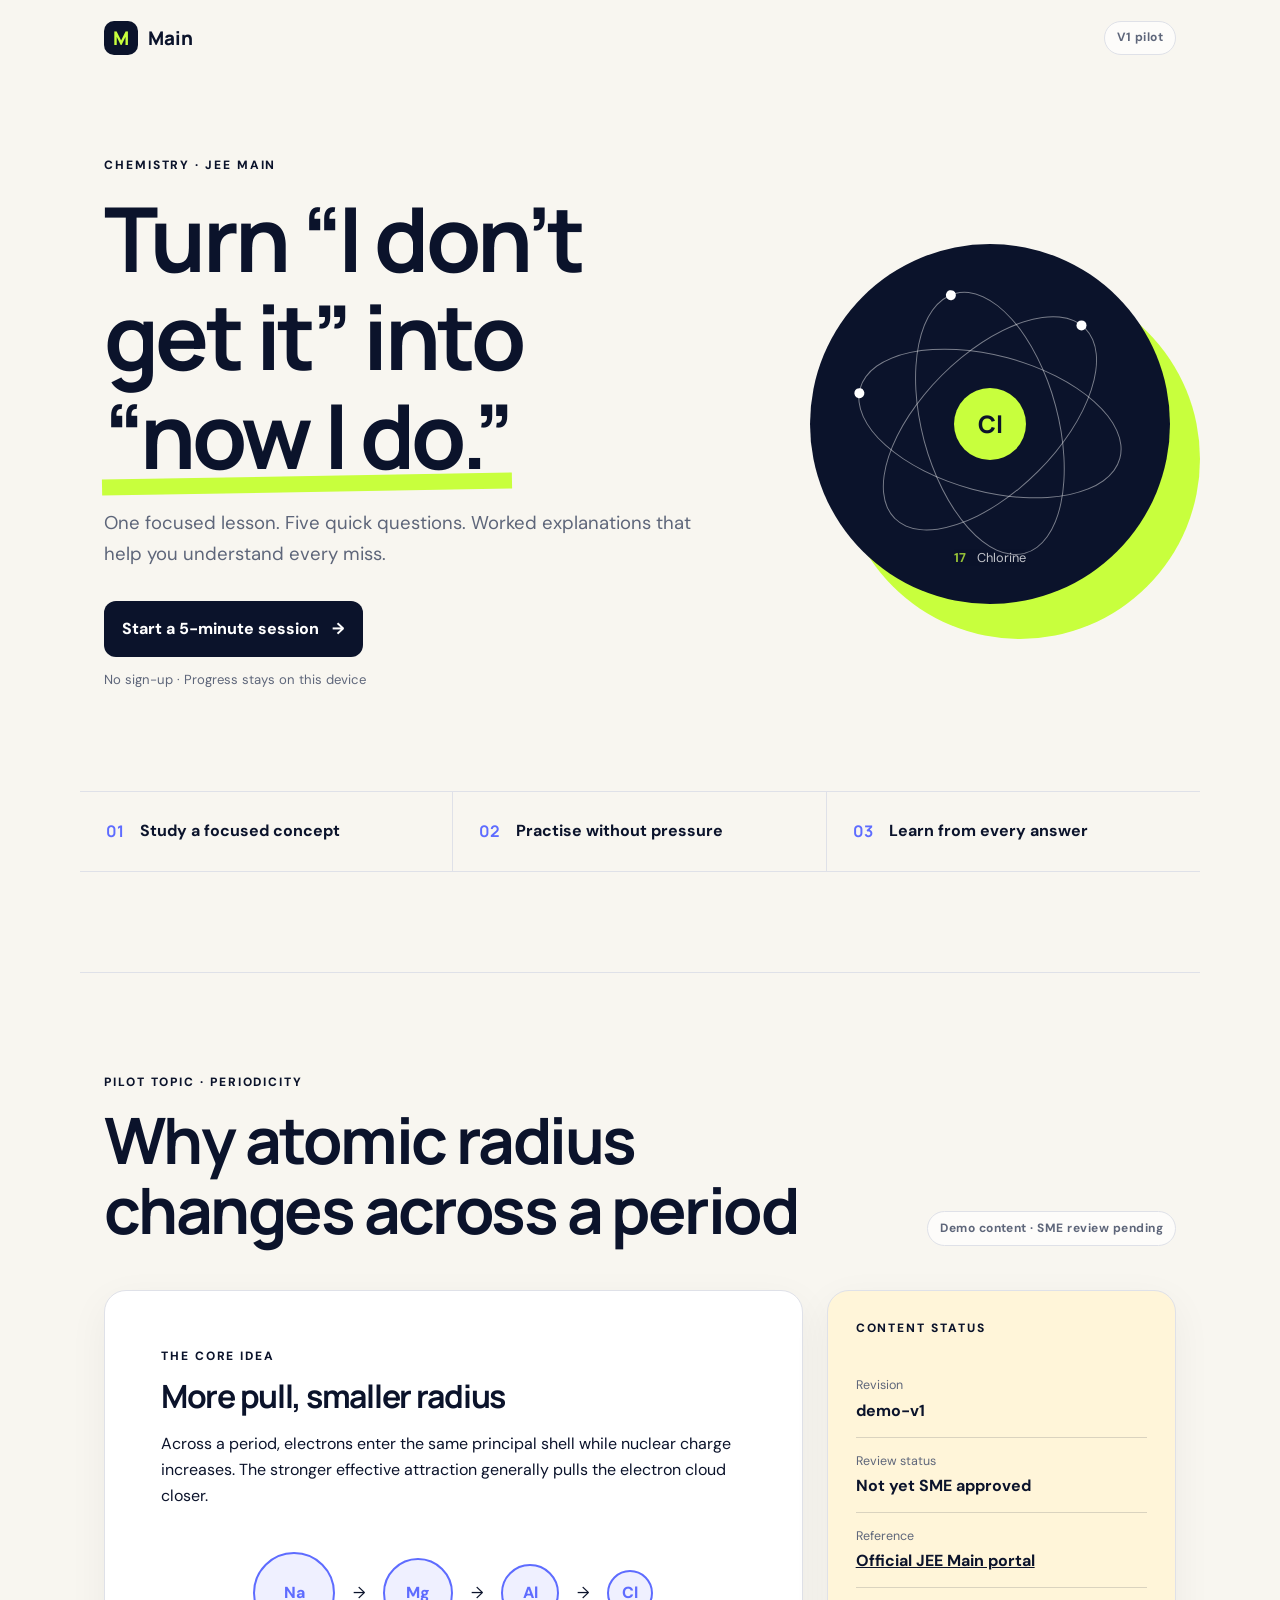
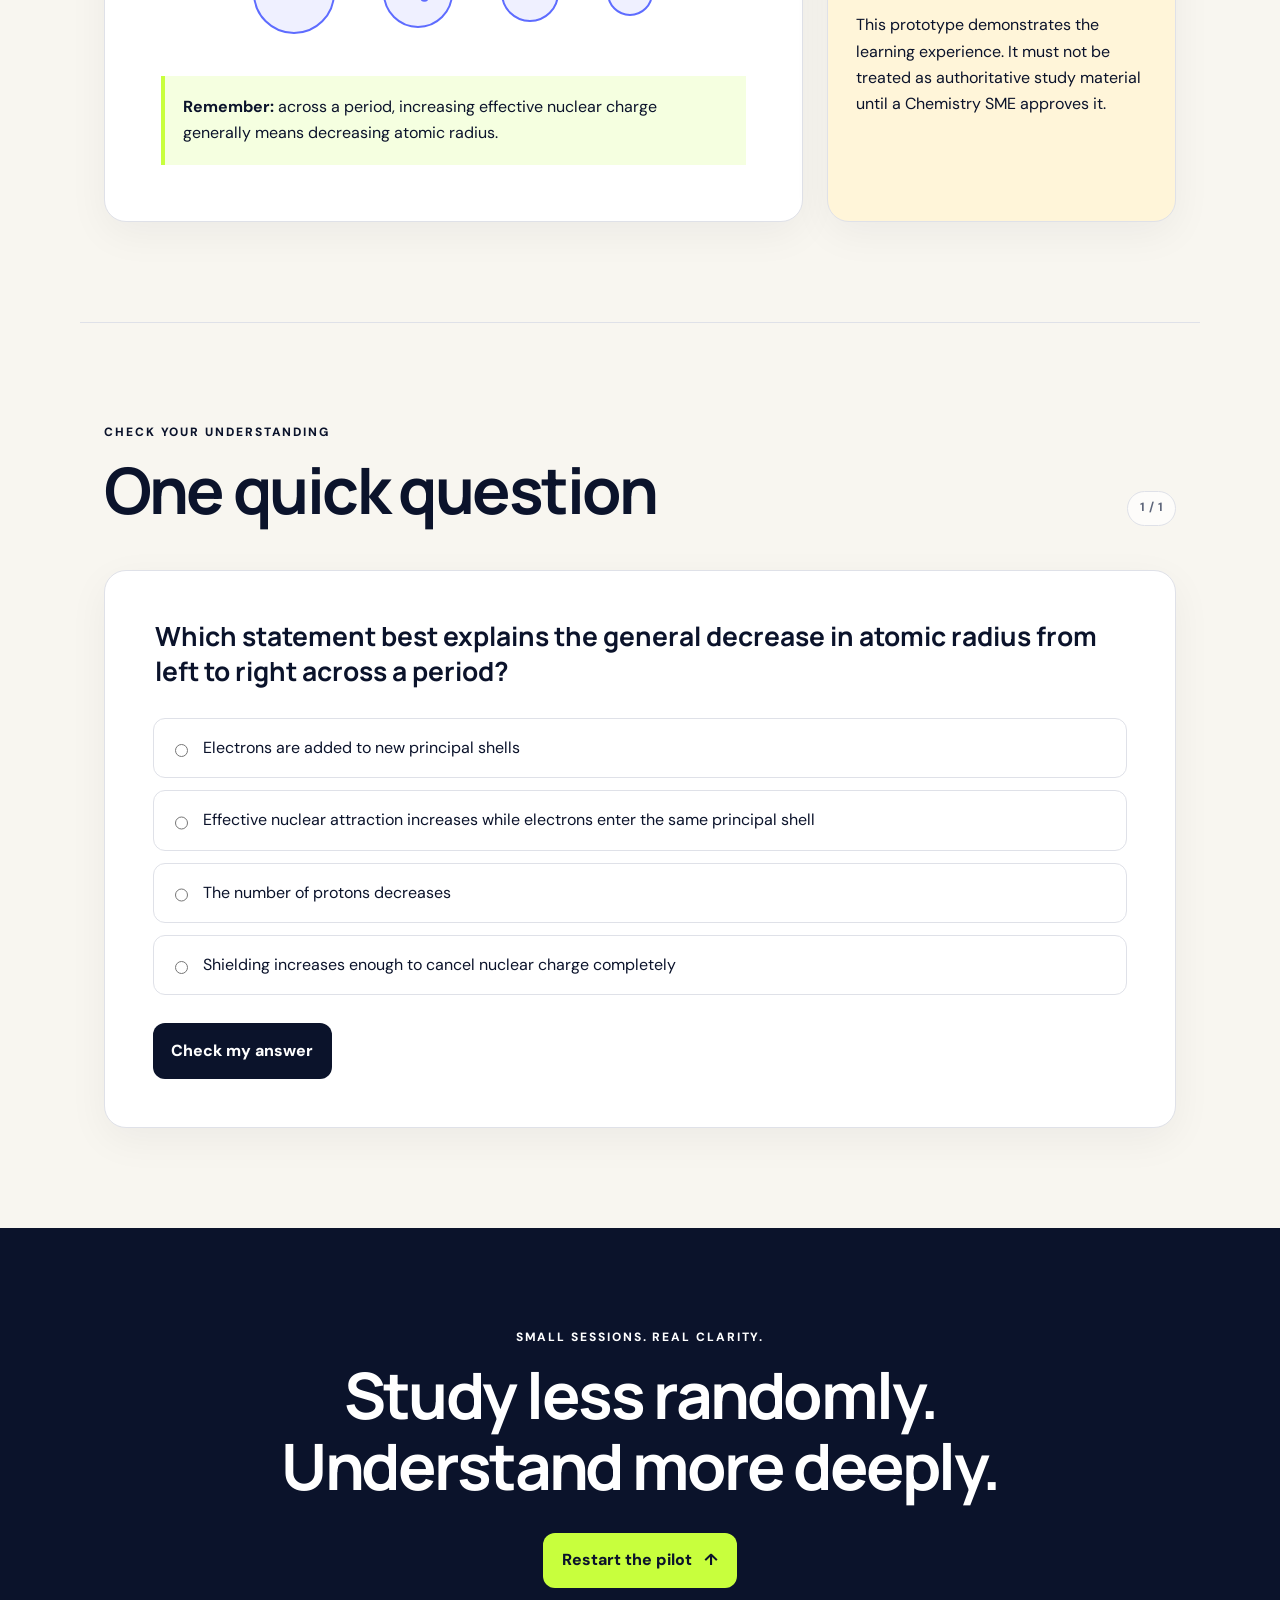
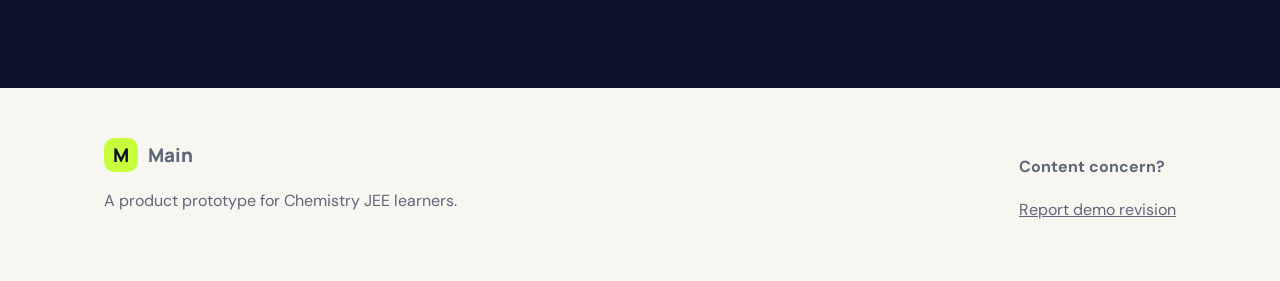
==== index.html @ 9683332a "Launch Main Chemistry JEE website v1 Co-Authored-By: Paperclip <noreply@paperclip.ing>" ====
<!doctype html>
<html lang="en">
<head>
  <meta charset="utf-8">
  <meta name="viewport" content="width=device-width, initial-scale=1">
  <meta name="description" content="A mobile-first Chemistry practice loop for JEE Main learners.">
  <meta name="theme-color" content="#0b132b">
  <title>Main — Chemistry, made clear</title>
  <link rel="stylesheet" href="styles.css">
  <script src="app.js" defer></script>
</head>
<body>
  <a class="skip-link" href="#main">Skip to content</a>
  <header class="site-header">
    <a class="brand" href="#top" aria-label="Main home"><span aria-hidden="true">M</span>Main</a>
    <span class="pilot-chip">V1 pilot</span>
  </header>

  <main id="main">
    <section class="hero" id="top">
      <div class="hero-copy">
        <p class="eyebrow">CHEMISTRY · JEE MAIN</p>
        <h1>Turn “I don’t get it” into <em>“now I do.”</em></h1>
        <p class="lede">One focused lesson. Five quick questions. Worked explanations that help you understand every miss.</p>
        <a class="button button-primary" href="#lesson">Start a 5-minute session <span aria-hidden="true">→</span></a>
        <p class="microcopy">No sign-up · Progress stays on this device</p>
      </div>
      <div class="orbital-card" aria-label="Decorative atom illustration">
        <div class="orbit orbit-one"><span></span></div>
        <div class="orbit orbit-two"><span></span></div>
        <div class="orbit orbit-three"><span></span></div>
        <div class="nucleus">Cl</div>
        <p><strong>17</strong> Chlorine</p>
      </div>
    </section>

    <section class="value-strip" aria-label="What the pilot offers">
      <div><strong>01</strong><span>Study a focused concept</span></div>
      <div><strong>02</strong><span>Practise without pressure</span></div>
      <div><strong>03</strong><span>Learn from every answer</span></div>
    </section>

    <section class="lesson shell" id="lesson">
      <div class="section-heading">
        <div>
          <p class="eyebrow">PILOT TOPIC · PERIODICITY</p>
          <h2>Why atomic radius changes across a period</h2>
        </div>
        <span class="review-badge">Demo content · SME review pending</span>
      </div>

      <div class="lesson-grid">
        <article class="concept-card">
          <p class="card-kicker">THE CORE IDEA</p>
          <h3>More pull, smaller radius</h3>
          <p>Across a period, electrons enter the same principal shell while nuclear charge increases. The stronger effective attraction generally pulls the electron cloud closer.</p>
          <div class="trend" aria-label="Illustration showing radius generally decreases from sodium to chlorine">
            <span class="atom atom-xl">Na</span><span aria-hidden="true">→</span>
            <span class="atom atom-lg">Mg</span><span aria-hidden="true">→</span>
            <span class="atom atom-md">Al</span><span aria-hidden="true">→</span>
            <span class="atom atom-sm">Cl</span>
          </div>
          <p class="takeaway"><strong>Remember:</strong> across a period, increasing effective nuclear charge generally means decreasing atomic radius.</p>
        </article>

        <aside class="trust-card">
          <p class="card-kicker">CONTENT STATUS</p>
          <dl>
            <div><dt>Revision</dt><dd>demo-v1</dd></div>
            <div><dt>Review status</dt><dd>Not yet SME approved</dd></div>
            <div><dt>Reference</dt><dd><a href="https://jeemain.nta.nic.in/" target="_blank" rel="noreferrer">Official JEE Main portal</a></dd></div>
          </dl>
          <p>This prototype demonstrates the learning experience. It must not be treated as authoritative study material until a Chemistry SME approves it.</p>
        </aside>
      </div>
    </section>

    <section class="quiz shell" id="practice" aria-labelledby="quiz-title">
      <div class="section-heading">
        <div>
          <p class="eyebrow">CHECK YOUR UNDERSTANDING</p>
          <h2 id="quiz-title">One quick question</h2>
        </div>
        <span class="counter">1 / 1</span>
      </div>

      <form id="quiz-form" class="question-card">
        <fieldset>
          <legend>Which statement best explains the general decrease in atomic radius from left to right across a period?</legend>
          <label class="option"><input type="radio" name="answer" value="a"><span>Electrons are added to new principal shells</span></label>
          <label class="option"><input type="radio" name="answer" value="b"><span>Effective nuclear attraction increases while electrons enter the same principal shell</span></label>
          <label class="option"><input type="radio" name="answer" value="c"><span>The number of protons decreases</span></label>
          <label class="option"><input type="radio" name="answer" value="d"><span>Shielding increases enough to cancel nuclear charge completely</span></label>
        </fieldset>
        <p class="form-error" id="form-error" role="alert" hidden>Choose an answer before checking.</p>
        <button class="button button-primary" type="submit">Check my answer</button>
      </form>

      <section class="result-card" id="result" aria-live="polite" hidden>
        <p class="result-label" id="result-label"></p>
        <h3 id="result-title"></h3>
        <p id="result-copy"></p>
        <div class="progress-row">
          <span>Session complete</span>
          <progress value="100" max="100">100%</progress>
          <strong>100%</strong>
        </div>
        <button class="button button-secondary" id="reset-progress" type="button">Reset progress</button>
      </section>
    </section>

    <section class="closing shell">
      <p class="eyebrow">SMALL SESSIONS. REAL CLARITY.</p>
      <h2>Study less randomly.<br>Understand more deeply.</h2>
      <a class="button button-light" href="#lesson">Restart the pilot <span aria-hidden="true">↑</span></a>
    </section>
  </main>

  <footer>
    <div><a class="brand brand-footer" href="#top"><span aria-hidden="true">M</span>Main</a><p>A product prototype for Chemistry JEE learners.</p></div>
    <div><p><strong>Content concern?</strong></p><a href="mailto:content@example.com?subject=Main%20demo-v1%20content%20concern">Report demo revision</a></div>
  </footer>
</body>
</html>
---- styles.css ----
@import url('https://fonts.googleapis.com/css2?family=DM+Sans:wght@400;500;600;700&family=Manrope:wght@500;600;700;800&display=swap');

:root {
  --ink: #0b132b;
  --muted: #5e667a;
  --paper: #f8f6f0;
  --white: #fff;
  --lime: #c8ff3d;
  --blue: #5e6cff;
  --line: #dfe1e8;
  --warm: #fff5d9;
  --max: 1120px;
}

* { box-sizing: border-box; }
html { scroll-behavior: smooth; }
body { margin: 0; color: var(--ink); background: var(--paper); font: 16px/1.65 'DM Sans', sans-serif; }
a { color: inherit; }
button, input { font: inherit; }
.skip-link { position: fixed; left: 1rem; top: -5rem; z-index: 20; padding: .75rem 1rem; background: var(--lime); font-weight: 700; }
.skip-link:focus { top: 1rem; }
.site-header { height: 76px; max-width: var(--max); margin: auto; padding: 0 24px; display: flex; align-items: center; justify-content: space-between; }
.brand { display: inline-flex; align-items: center; gap: .65rem; font: 800 1.18rem 'Manrope', sans-serif; text-decoration: none; }
.brand span { display: grid; place-items: center; width: 34px; height: 34px; border-radius: 10px; color: var(--lime); background: var(--ink); }
.pilot-chip, .review-badge, .counter { border: 1px solid var(--line); border-radius: 99px; padding: .4rem .75rem; color: var(--muted); background: rgba(255,255,255,.7); font-size: .75rem; font-weight: 700; letter-spacing: .04em; }
.hero { min-height: 620px; max-width: var(--max); margin: auto; padding: 80px 24px 100px; display: grid; grid-template-columns: 1.25fr .75fr; align-items: center; gap: 80px; }
.eyebrow, .card-kicker { margin: 0 0 .8rem; font-size: .75rem; font-weight: 800; letter-spacing: .16em; }
h1, h2, h3 { font-family: 'Manrope', sans-serif; line-height: 1.1; letter-spacing: -.04em; }
h1 { max-width: 720px; margin: 0 0 1.5rem; font-size: clamp(3rem, 7vw, 5.8rem); }
h1 em { position: relative; font-style: normal; z-index: 0; }
h1 em::after { content: ''; position: absolute; left: -.02em; right: -.02em; bottom: .04em; height: .18em; background: var(--lime); z-index: -1; transform: rotate(-1deg); }
.lede { max-width: 600px; margin: 0 0 2rem; color: var(--muted); font-size: 1.16rem; }
.button { display: inline-flex; align-items: center; justify-content: center; gap: .8rem; border: 0; border-radius: 12px; padding: .9rem 1.15rem; font-weight: 800; text-decoration: none; cursor: pointer; transition: transform .15s, box-shadow .15s; }
.button:hover { transform: translateY(-2px); box-shadow: 0 8px 22px rgba(11,19,43,.15); }
.button:focus-visible, a:focus-visible, input:focus-visible + span { outline: 3px solid var(--blue); outline-offset: 3px; }
.button-primary { color: var(--white); background: var(--ink); }
.button-secondary { color: var(--ink); background: transparent; border: 1px solid var(--ink); }
.button-light { color: var(--ink); background: var(--lime); }
.microcopy { margin: .8rem 0 0; color: var(--muted); font-size: .82rem; }
.orbital-card { position: relative; width: min(360px, 78vw); aspect-ratio: 1; display: grid; place-items: center; border-radius: 50%; background: var(--ink); color: white; overflow: hidden; justify-self: center; box-shadow: 30px 35px 0 var(--lime); }
.orbital-card p { position: absolute; bottom: 35px; margin: 0; font-size: .8rem; opacity: .75; }
.orbital-card p strong { margin-right: .5rem; color: var(--lime); }
.nucleus { display: grid; place-items: center; width: 72px; height: 72px; border-radius: 50%; color: var(--ink); background: var(--lime); font: 800 1.5rem 'Manrope', sans-serif; z-index: 2; }
.orbit { position: absolute; width: 75%; height: 38%; border: 1px solid rgba(255,255,255,.45); border-radius: 50%; }
.orbit-one { transform: rotate(15deg); }.orbit-two { transform: rotate(75deg); }.orbit-three { transform: rotate(135deg); }
.orbit span { position: absolute; top: 50%; left: -5px; width: 10px; height: 10px; border-radius: 50%; background: white; }
.value-strip { max-width: var(--max); margin: 0 auto 100px; display: grid; grid-template-columns: repeat(3,1fr); border-block: 1px solid var(--line); }
.value-strip div { display: flex; align-items: center; gap: 1rem; padding: 26px; border-right: 1px solid var(--line); }
.value-strip div:last-child { border: 0; }
.value-strip strong { color: var(--blue); font-family: 'Manrope'; }.value-strip span { font-weight: 700; }
.shell { max-width: var(--max); margin: auto; padding: 100px 24px; }
.section-heading { display: flex; align-items: end; justify-content: space-between; gap: 32px; margin-bottom: 44px; }
h2 { max-width: 720px; margin: 0; font-size: clamp(2.2rem, 5vw, 4rem); }
.lesson { border-top: 1px solid var(--line); }
.lesson-grid { display: grid; grid-template-columns: 2fr 1fr; gap: 24px; }
.concept-card, .trust-card, .question-card, .result-card { border: 1px solid var(--line); border-radius: 22px; background: var(--white); box-shadow: 0 12px 40px rgba(11,19,43,.05); }
.concept-card { padding: clamp(24px, 5vw, 56px); }
.concept-card h3 { margin: 0 0 1rem; font-size: 2rem; }
.trend { display: flex; align-items: center; justify-content: center; gap: clamp(5px,2vw,18px); margin: 42px 0; }
.atom { display: grid; place-items: center; flex: none; border: 2px solid var(--blue); border-radius: 50%; color: var(--blue); background: #eff0ff; font-weight: 800; }
.atom-xl { width: 82px; height: 82px; }.atom-lg { width: 70px; height: 70px; }.atom-md { width: 58px; height: 58px; }.atom-sm { width: 46px; height: 46px; }
.takeaway { margin: 0; padding: 18px; border-left: 4px solid var(--lime); background: #f5ffe0; }
.trust-card { padding: 28px; background: var(--warm); }
.trust-card dl { margin: 1.5rem 0; }.trust-card dl div { padding: .8rem 0; border-bottom: 1px solid rgba(11,19,43,.15); }.trust-card dt { color: var(--muted); font-size: .78rem; }.trust-card dd { margin: .1rem 0 0; font-weight: 700; }
.quiz { border-top: 1px solid var(--line); }
.question-card, .result-card { padding: clamp(24px, 5vw, 48px); }
fieldset { display: grid; gap: 12px; margin: 0 0 28px; padding: 0; border: 0; }
legend { margin-bottom: 28px; font: 700 clamp(1.2rem,3vw,1.65rem) 'Manrope', sans-serif; line-height: 1.35; }
.option { display: flex; gap: 12px; padding: 16px; border: 1px solid var(--line); border-radius: 12px; cursor: pointer; }
.option:hover { border-color: var(--blue); background: #f7f7ff; }.option input { margin-top: .3rem; accent-color: var(--blue); }
.form-error { color: #a3261f; font-weight: 700; }
.result-card { margin-top: 20px; background: #f5ffe0; border-color: #badd67; }
.result-label { color: #37620b; font-weight: 800; letter-spacing: .1em; }.result-card h3 { margin: 0 0 .75rem; font-size: 1.8rem; }
.progress-row { display: grid; grid-template-columns: auto 1fr auto; align-items: center; gap: 12px; margin: 28px 0; }
progress { width: 100%; height: 10px; accent-color: #5b8f1a; }
.closing { max-width: none; text-align: center; color: white; background: var(--ink); }.closing h2 { margin: 0 auto 2rem; }
footer { max-width: var(--max); margin: auto; padding: 50px 24px; display: flex; justify-content: space-between; gap: 40px; color: var(--muted); }.brand-footer span { color: var(--ink); background: var(--lime); }

@media (max-width: 760px) {
  .hero { min-height: auto; padding-top: 50px; grid-template-columns: 1fr; gap: 60px; }
  .orbital-card { width: min(300px,75vw); box-shadow: 18px 22px 0 var(--lime); }
  .value-strip { grid-template-columns: 1fr; margin-bottom: 40px; }.value-strip div { border-right: 0; border-bottom: 1px solid var(--line); }
  .lesson-grid { grid-template-columns: 1fr; }.section-heading { align-items: flex-start; flex-direction: column; }.shell { padding-block: 72px; }
  footer { flex-direction: column; }
}

@media (prefers-reduced-motion: reduce) { html { scroll-behavior: auto; } * { transition: none !important; } }
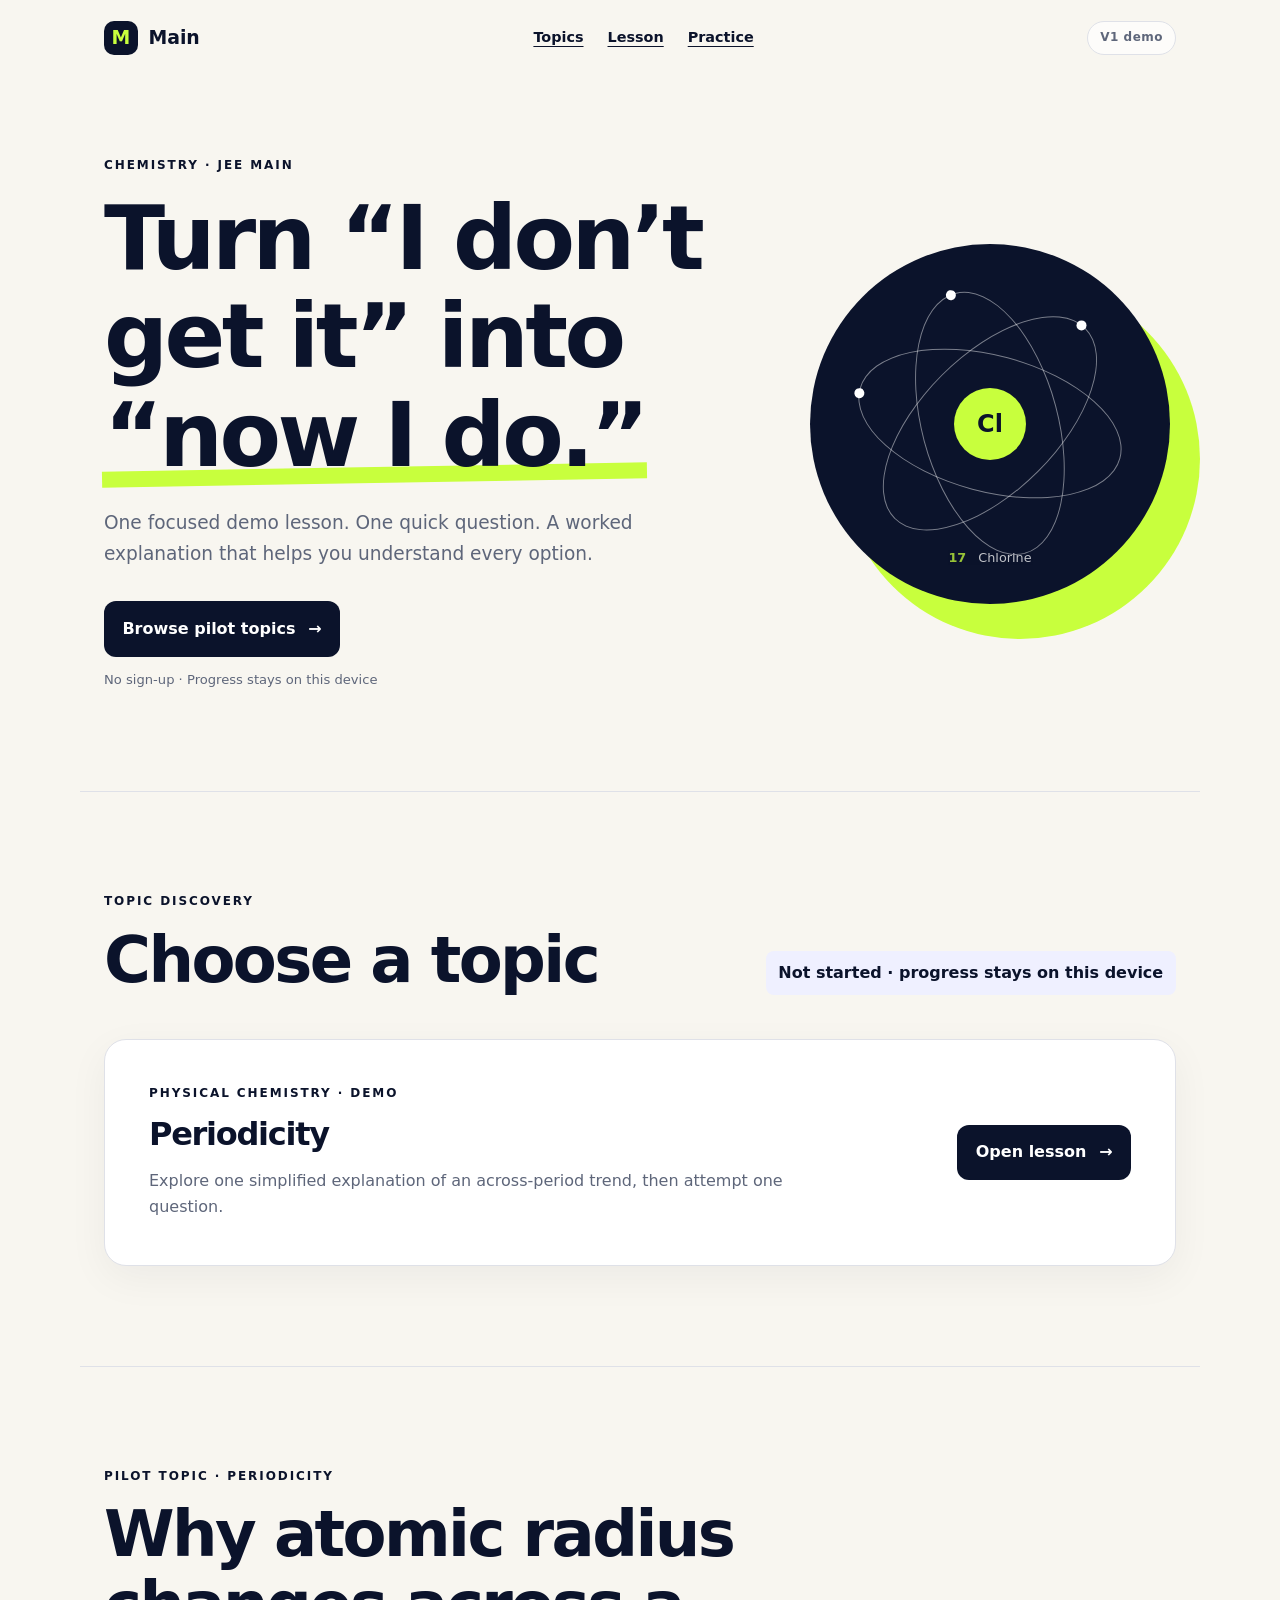
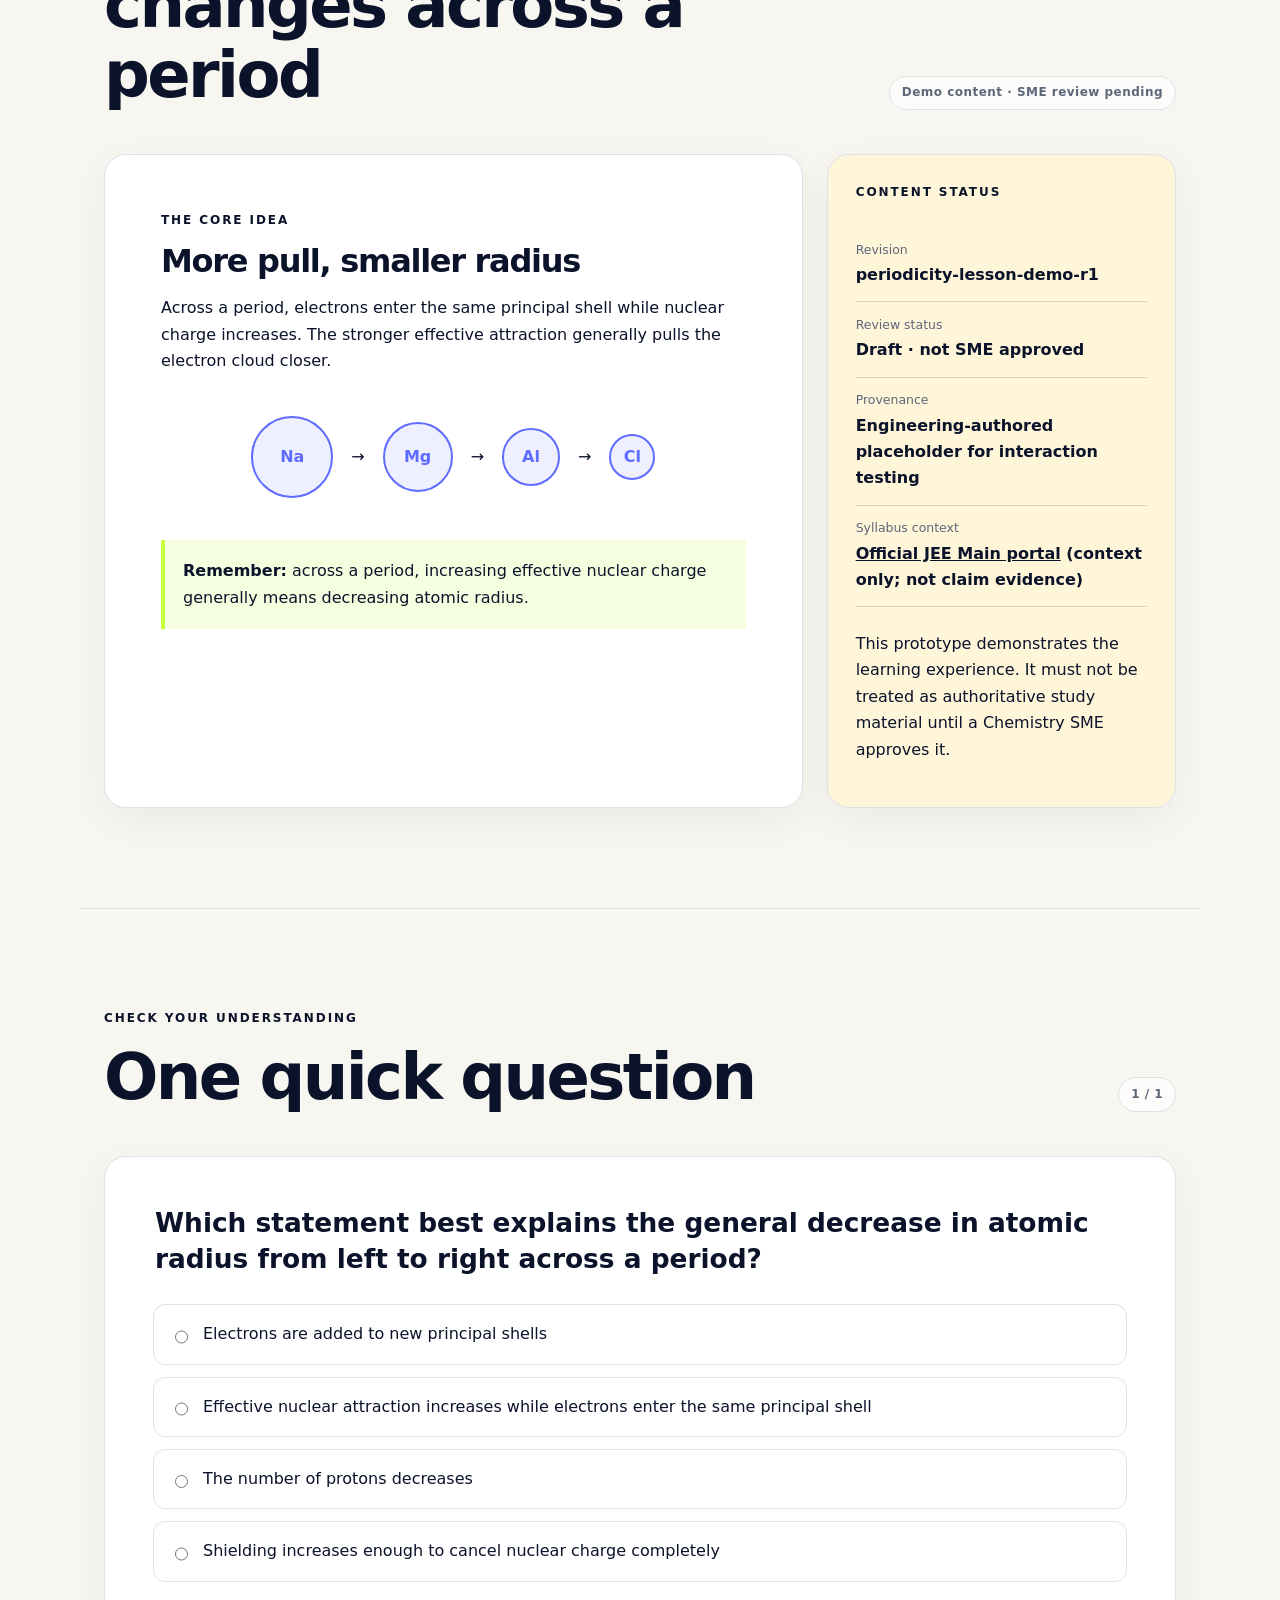
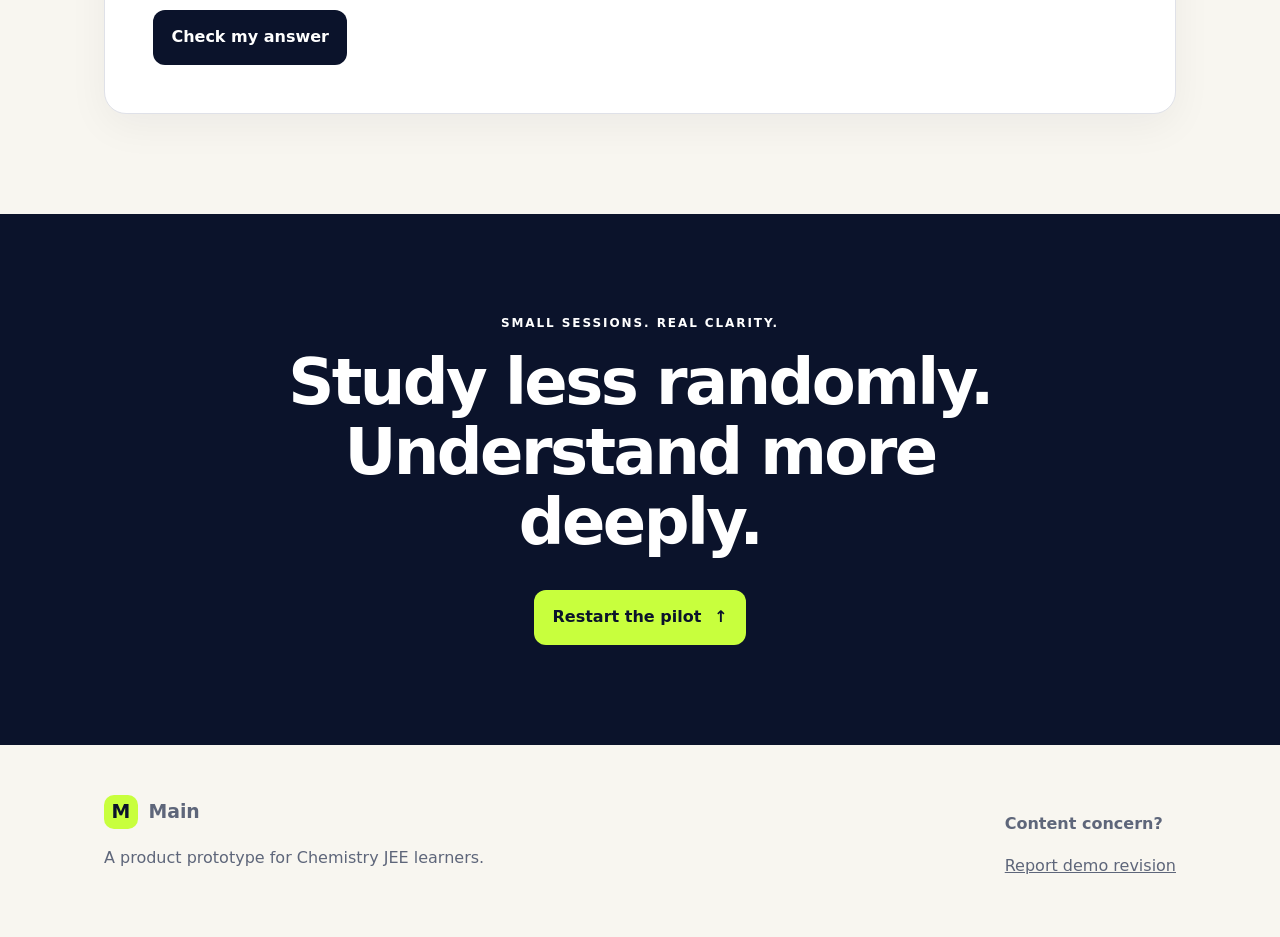
==== commit 9357b8d5: "Build thin Chemistry learning slice Co-Authored-By: Paperclip <noreply@paperclip.ing>" ====
--- a/index.html
+++ b/index.html
@@ -5,15 +5,18 @@
   <meta name="viewport" content="width=device-width, initial-scale=1">
   <meta name="description" content="A mobile-first Chemistry practice loop for JEE Main learners.">
   <meta name="theme-color" content="#0b132b">
+  <meta http-equiv="Content-Security-Policy" content="default-src 'self'; style-src 'self'; script-src 'self'; img-src 'self' data:; object-src 'none'; base-uri 'none'; form-action 'self' mailto:">
   <title>Main — Chemistry, made clear</title>
   <link rel="stylesheet" href="styles.css">
+  <script src="app-core.js" defer></script>
   <script src="app.js" defer></script>
 </head>
 <body>
   <a class="skip-link" href="#main">Skip to content</a>
   <header class="site-header">
     <a class="brand" href="#top" aria-label="Main home"><span aria-hidden="true">M</span>Main</a>
-    <span class="pilot-chip">V1 pilot</span>
+    <nav aria-label="Primary navigation"><a href="#topics">Topics</a><a href="#lesson">Lesson</a><a href="#practice">Practice</a></nav>
+    <span class="pilot-chip">V1 demo</span>
   </header>
 
   <main id="main">
@@ -21,8 +24,8 @@
       <div class="hero-copy">
         <p class="eyebrow">CHEMISTRY · JEE MAIN</p>
         <h1>Turn “I don’t get it” into <em>“now I do.”</em></h1>
-        <p class="lede">One focused lesson. Five quick questions. Worked explanations that help you understand every miss.</p>
-        <a class="button button-primary" href="#lesson">Start a 5-minute session <span aria-hidden="true">→</span></a>
+        <p class="lede">One focused demo lesson. One quick question. A worked explanation that helps you understand every option.</p>
+        <a class="button button-primary" href="#topics">Browse pilot topics <span aria-hidden="true">→</span></a>
         <p class="microcopy">No sign-up · Progress stays on this device</p>
       </div>
       <div class="orbital-card" aria-label="Decorative atom illustration">
@@ -34,10 +37,16 @@
       </div>
     </section>
 
-    <section class="value-strip" aria-label="What the pilot offers">
-      <div><strong>01</strong><span>Study a focused concept</span></div>
-      <div><strong>02</strong><span>Practise without pressure</span></div>
-      <div><strong>03</strong><span>Learn from every answer</span></div>
+    <section class="topics shell" id="topics" aria-labelledby="topics-title">
+      <div class="section-heading">
+        <div><p class="eyebrow">TOPIC DISCOVERY</p><h2 id="topics-title">Choose a topic</h2></div>
+        <p id="progress-status" class="progress-status">Not started · progress stays on this device</p>
+      </div>
+      <article class="topic-card">
+        <div><p class="card-kicker">PHYSICAL CHEMISTRY · DEMO</p><h3>Periodicity</h3><p>Explore one simplified explanation of an across-period trend, then attempt one question.</p></div>
+        <a class="button button-primary" href="#lesson">Open lesson <span aria-hidden="true">→</span></a>
+      </article>
+      <p id="storage-notice" class="notice" role="status" hidden>Device storage is unavailable. You can still complete the session, but progress will last only in this tab.</p>
     </section>
 
     <section class="lesson shell" id="lesson">
@@ -66,9 +75,10 @@
         <aside class="trust-card">
           <p class="card-kicker">CONTENT STATUS</p>
           <dl>
-            <div><dt>Revision</dt><dd>demo-v1</dd></div>
-            <div><dt>Review status</dt><dd>Not yet SME approved</dd></div>
-            <div><dt>Reference</dt><dd><a href="https://jeemain.nta.nic.in/" target="_blank" rel="noreferrer">Official JEE Main portal</a></dd></div>
+            <div><dt>Revision</dt><dd>periodicity-lesson-demo-r1</dd></div>
+            <div><dt>Review status</dt><dd>Draft · not SME approved</dd></div>
+            <div><dt>Provenance</dt><dd>Engineering-authored placeholder for interaction testing</dd></div>
+            <div><dt>Syllabus context</dt><dd><a href="https://jeemain.nta.nic.in/" target="_blank" rel="noopener noreferrer">Official JEE Main portal</a> (context only; not claim evidence)</dd></div>
           </dl>
           <p>This prototype demonstrates the learning experience. It must not be treated as authoritative study material until a Chemistry SME approves it.</p>
         </aside>
@@ -92,14 +102,16 @@
           <label class="option"><input type="radio" name="answer" value="c"><span>The number of protons decreases</span></label>
           <label class="option"><input type="radio" name="answer" value="d"><span>Shielding increases enough to cancel nuclear charge completely</span></label>
         </fieldset>
-        <p class="form-error" id="form-error" role="alert" hidden>Choose an answer before checking.</p>
+        <p class="form-error" id="form-error" role="alert" tabindex="-1" hidden>Choose an answer before checking.</p>
         <button class="button button-primary" type="submit">Check my answer</button>
       </form>
 
-      <section class="result-card" id="result" aria-live="polite" hidden>
+      <section class="result-card" id="result" tabindex="-1" aria-live="polite" hidden>
         <p class="result-label" id="result-label"></p>
         <h3 id="result-title"></h3>
         <p id="result-copy"></p>
+        <p id="option-rationale" class="rationale"></p>
+        <p class="content-caveat"><strong>Content boundary:</strong> this explanation is draft demo copy pending qualified Chemistry JEE review. Do not treat it as authoritative study guidance.</p>
         <div class="progress-row">
           <span>Session complete</span>
           <progress value="100" max="100">100%</progress>
@@ -118,7 +130,7 @@
 
   <footer>
     <div><a class="brand brand-footer" href="#top"><span aria-hidden="true">M</span>Main</a><p>A product prototype for Chemistry JEE learners.</p></div>
-    <div><p><strong>Content concern?</strong></p><a href="mailto:content@example.com?subject=Main%20demo-v1%20content%20concern">Report demo revision</a></div>
+    <div><p><strong>Content concern?</strong></p><a href="mailto:content@example.com?subject=Main%20periodicity-lesson-demo-r1%20content%20concern">Report demo revision</a></div>
   </footer>
 </body>
 </html>
--- a/styles.css
+++ b/styles.css
@@ -1,5 +1,3 @@
-@import url('https://fonts.googleapis.com/css2?family=DM+Sans:wght@400;500;600;700&family=Manrope:wght@500;600;700;800&display=swap');
-
 :root {
   --ink: #0b132b;
   --muted: #5e667a;
@@ -14,18 +12,20 @@
 
 * { box-sizing: border-box; }
 html { scroll-behavior: smooth; }
-body { margin: 0; color: var(--ink); background: var(--paper); font: 16px/1.65 'DM Sans', sans-serif; }
+body { margin: 0; color: var(--ink); background: var(--paper); font: 16px/1.65 system-ui, -apple-system, BlinkMacSystemFont, 'Segoe UI', sans-serif; }
 a { color: inherit; }
 button, input { font: inherit; }
 .skip-link { position: fixed; left: 1rem; top: -5rem; z-index: 20; padding: .75rem 1rem; background: var(--lime); font-weight: 700; }
 .skip-link:focus { top: 1rem; }
-.site-header { height: 76px; max-width: var(--max); margin: auto; padding: 0 24px; display: flex; align-items: center; justify-content: space-between; }
-.brand { display: inline-flex; align-items: center; gap: .65rem; font: 800 1.18rem 'Manrope', sans-serif; text-decoration: none; }
+.site-header { min-height: 76px; max-width: var(--max); margin: auto; padding: 12px 24px; display: flex; align-items: center; justify-content: space-between; gap: 20px; }
+.site-header nav { display: flex; gap: 20px; }
+.site-header nav a { padding: 8px 2px; font-size: .9rem; font-weight: 700; text-underline-offset: 4px; }
+.brand { display: inline-flex; align-items: center; gap: .65rem; font-size: 1.18rem; font-weight: 800; text-decoration: none; }
 .brand span { display: grid; place-items: center; width: 34px; height: 34px; border-radius: 10px; color: var(--lime); background: var(--ink); }
 .pilot-chip, .review-badge, .counter { border: 1px solid var(--line); border-radius: 99px; padding: .4rem .75rem; color: var(--muted); background: rgba(255,255,255,.7); font-size: .75rem; font-weight: 700; letter-spacing: .04em; }
 .hero { min-height: 620px; max-width: var(--max); margin: auto; padding: 80px 24px 100px; display: grid; grid-template-columns: 1.25fr .75fr; align-items: center; gap: 80px; }
 .eyebrow, .card-kicker { margin: 0 0 .8rem; font-size: .75rem; font-weight: 800; letter-spacing: .16em; }
-h1, h2, h3 { font-family: 'Manrope', sans-serif; line-height: 1.1; letter-spacing: -.04em; }
+h1, h2, h3 { font-family: inherit; line-height: 1.1; letter-spacing: -.04em; }
 h1 { max-width: 720px; margin: 0 0 1.5rem; font-size: clamp(3rem, 7vw, 5.8rem); }
 h1 em { position: relative; font-style: normal; z-index: 0; }
 h1 em::after { content: ''; position: absolute; left: -.02em; right: -.02em; bottom: .04em; height: .18em; background: var(--lime); z-index: -1; transform: rotate(-1deg); }
@@ -40,15 +40,17 @@
 .orbital-card { position: relative; width: min(360px, 78vw); aspect-ratio: 1; display: grid; place-items: center; border-radius: 50%; background: var(--ink); color: white; overflow: hidden; justify-self: center; box-shadow: 30px 35px 0 var(--lime); }
 .orbital-card p { position: absolute; bottom: 35px; margin: 0; font-size: .8rem; opacity: .75; }
 .orbital-card p strong { margin-right: .5rem; color: var(--lime); }
-.nucleus { display: grid; place-items: center; width: 72px; height: 72px; border-radius: 50%; color: var(--ink); background: var(--lime); font: 800 1.5rem 'Manrope', sans-serif; z-index: 2; }
+.nucleus { display: grid; place-items: center; width: 72px; height: 72px; border-radius: 50%; color: var(--ink); background: var(--lime); font: 800 1.5rem system-ui, sans-serif; z-index: 2; }
 .orbit { position: absolute; width: 75%; height: 38%; border: 1px solid rgba(255,255,255,.45); border-radius: 50%; }
 .orbit-one { transform: rotate(15deg); }.orbit-two { transform: rotate(75deg); }.orbit-three { transform: rotate(135deg); }
 .orbit span { position: absolute; top: 50%; left: -5px; width: 10px; height: 10px; border-radius: 50%; background: white; }
-.value-strip { max-width: var(--max); margin: 0 auto 100px; display: grid; grid-template-columns: repeat(3,1fr); border-block: 1px solid var(--line); }
-.value-strip div { display: flex; align-items: center; gap: 1rem; padding: 26px; border-right: 1px solid var(--line); }
-.value-strip div:last-child { border: 0; }
-.value-strip strong { color: var(--blue); font-family: 'Manrope'; }.value-strip span { font-weight: 700; }
 .shell { max-width: var(--max); margin: auto; padding: 100px 24px; }
+.topics { border-top: 1px solid var(--line); }
+.topic-card { display: flex; align-items: center; justify-content: space-between; gap: 32px; padding: clamp(24px, 5vw, 44px); border: 1px solid var(--line); border-radius: 22px; background: var(--white); box-shadow: 0 12px 40px rgba(11,19,43,.05); }
+.topic-card h3 { margin: 0 0 .6rem; font-size: 2rem; }
+.topic-card p:last-child { max-width: 650px; margin-bottom: 0; color: var(--muted); }
+.progress-status { margin: 0; padding: .55rem .8rem; border-radius: 8px; background: #eff0ff; font-weight: 700; }
+.notice { padding: 14px 18px; border-left: 4px solid #9b6b00; background: var(--warm); }
 .section-heading { display: flex; align-items: end; justify-content: space-between; gap: 32px; margin-bottom: 44px; }
 h2 { max-width: 720px; margin: 0; font-size: clamp(2.2rem, 5vw, 4rem); }
 .lesson { border-top: 1px solid var(--line); }
@@ -65,12 +67,14 @@
 .quiz { border-top: 1px solid var(--line); }
 .question-card, .result-card { padding: clamp(24px, 5vw, 48px); }
 fieldset { display: grid; gap: 12px; margin: 0 0 28px; padding: 0; border: 0; }
-legend { margin-bottom: 28px; font: 700 clamp(1.2rem,3vw,1.65rem) 'Manrope', sans-serif; line-height: 1.35; }
+legend { margin-bottom: 28px; font-size: clamp(1.2rem,3vw,1.65rem); font-weight: 700; line-height: 1.35; }
 .option { display: flex; gap: 12px; padding: 16px; border: 1px solid var(--line); border-radius: 12px; cursor: pointer; }
 .option:hover { border-color: var(--blue); background: #f7f7ff; }.option input { margin-top: .3rem; accent-color: var(--blue); }
 .form-error { color: #a3261f; font-weight: 700; }
 .result-card { margin-top: 20px; background: #f5ffe0; border-color: #badd67; }
 .result-label { color: #37620b; font-weight: 800; letter-spacing: .1em; }.result-card h3 { margin: 0 0 .75rem; font-size: 1.8rem; }
+.rationale { padding: 16px; border-radius: 10px; background: var(--white); }
+.content-caveat { color: #594400; font-size: .9rem; }
 .progress-row { display: grid; grid-template-columns: auto 1fr auto; align-items: center; gap: 12px; margin: 28px 0; }
 progress { width: 100%; height: 10px; accent-color: #5b8f1a; }
 .closing { max-width: none; text-align: center; color: white; background: var(--ink); }.closing h2 { margin: 0 auto 2rem; }
@@ -79,7 +83,8 @@
 @media (max-width: 760px) {
   .hero { min-height: auto; padding-top: 50px; grid-template-columns: 1fr; gap: 60px; }
   .orbital-card { width: min(300px,75vw); box-shadow: 18px 22px 0 var(--lime); }
-  .value-strip { grid-template-columns: 1fr; margin-bottom: 40px; }.value-strip div { border-right: 0; border-bottom: 1px solid var(--line); }
+  .site-header nav { display: none; }
+  .topic-card { align-items: stretch; flex-direction: column; }
   .lesson-grid { grid-template-columns: 1fr; }.section-heading { align-items: flex-start; flex-direction: column; }.shell { padding-block: 72px; }
   footer { flex-direction: column; }
 }
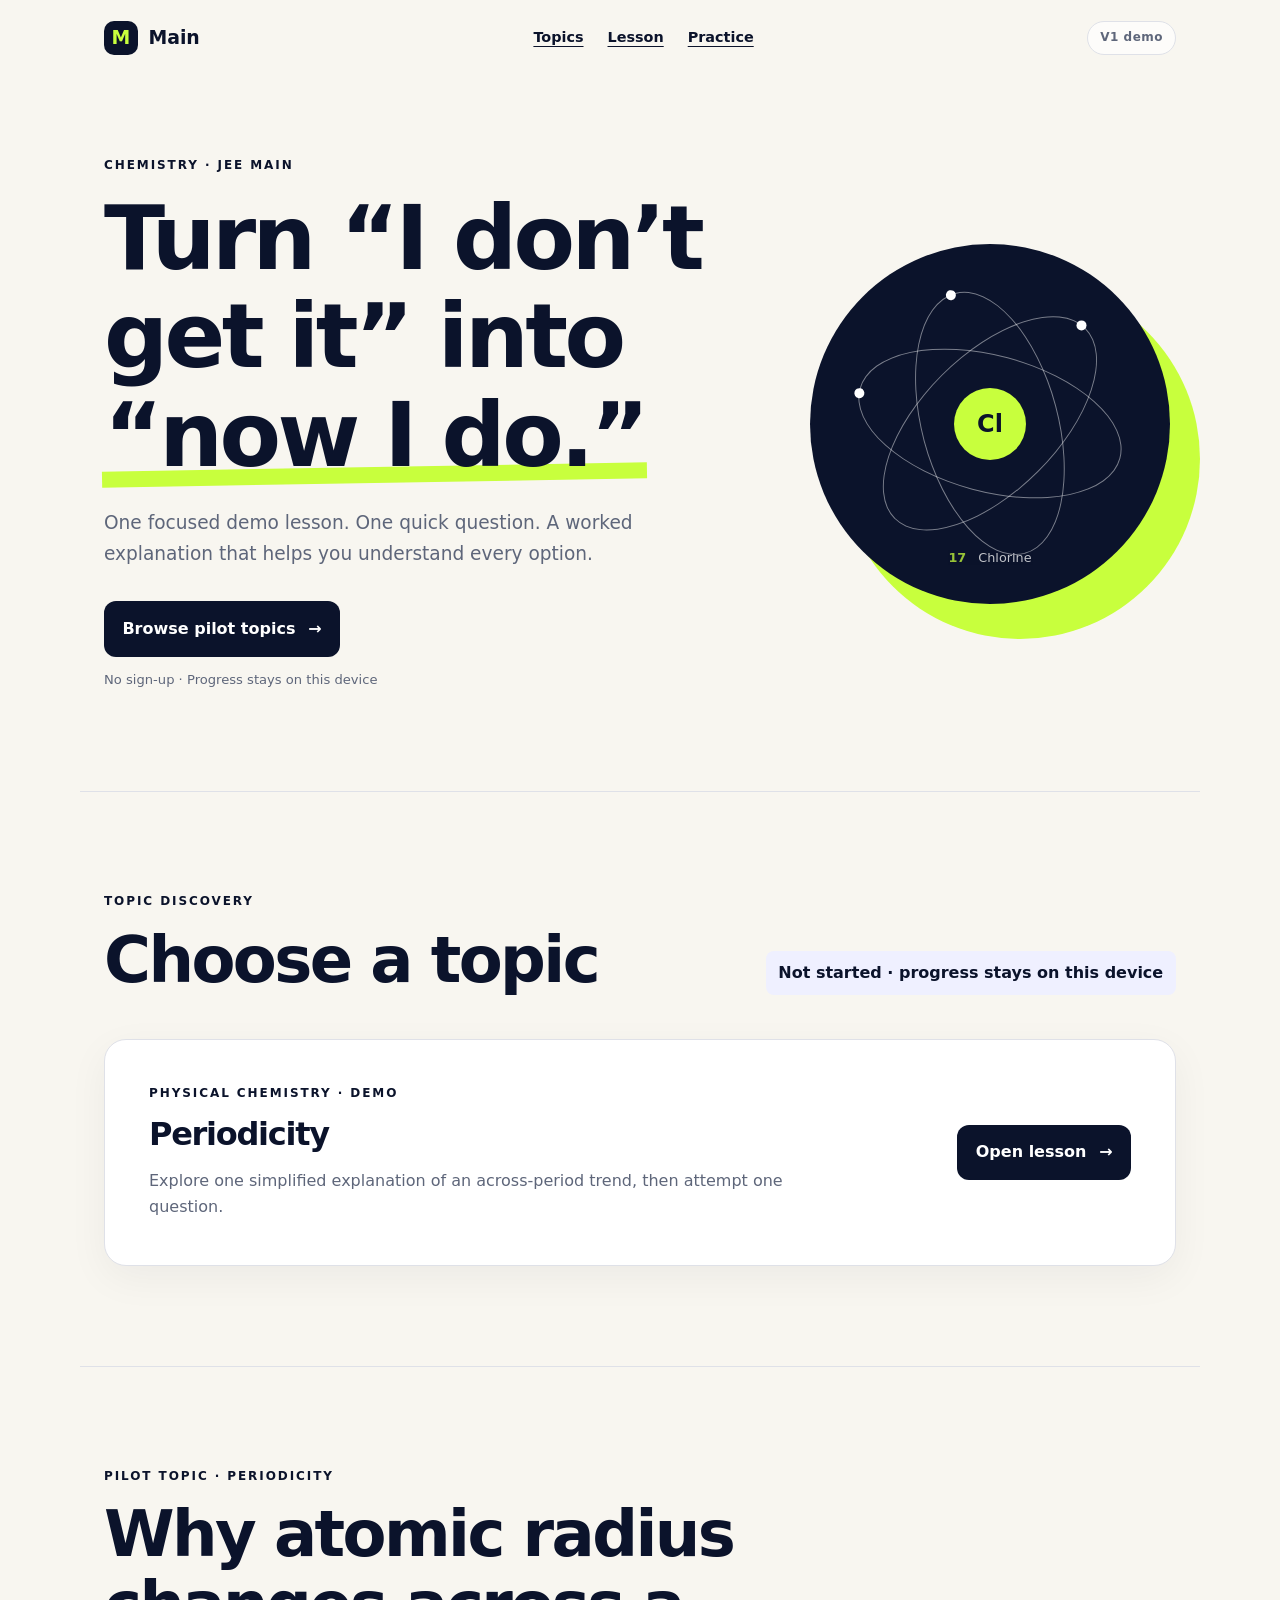
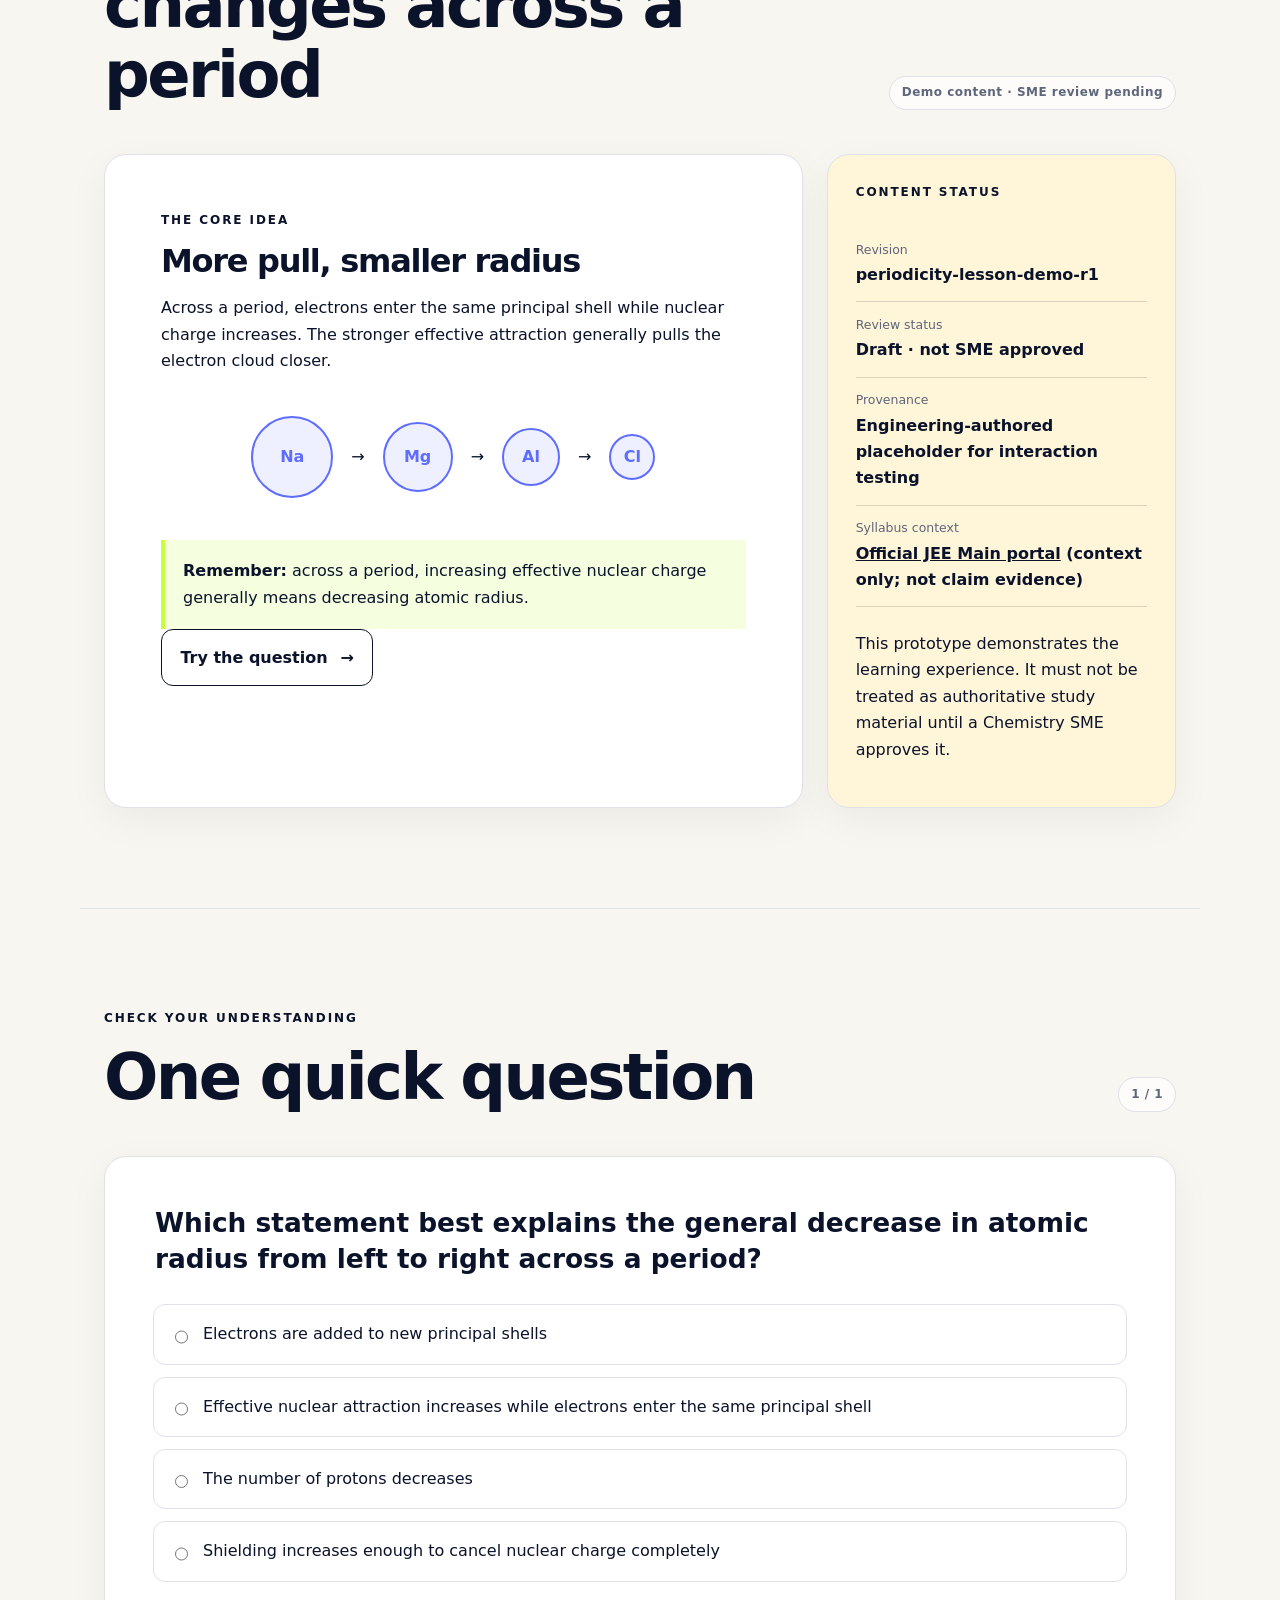
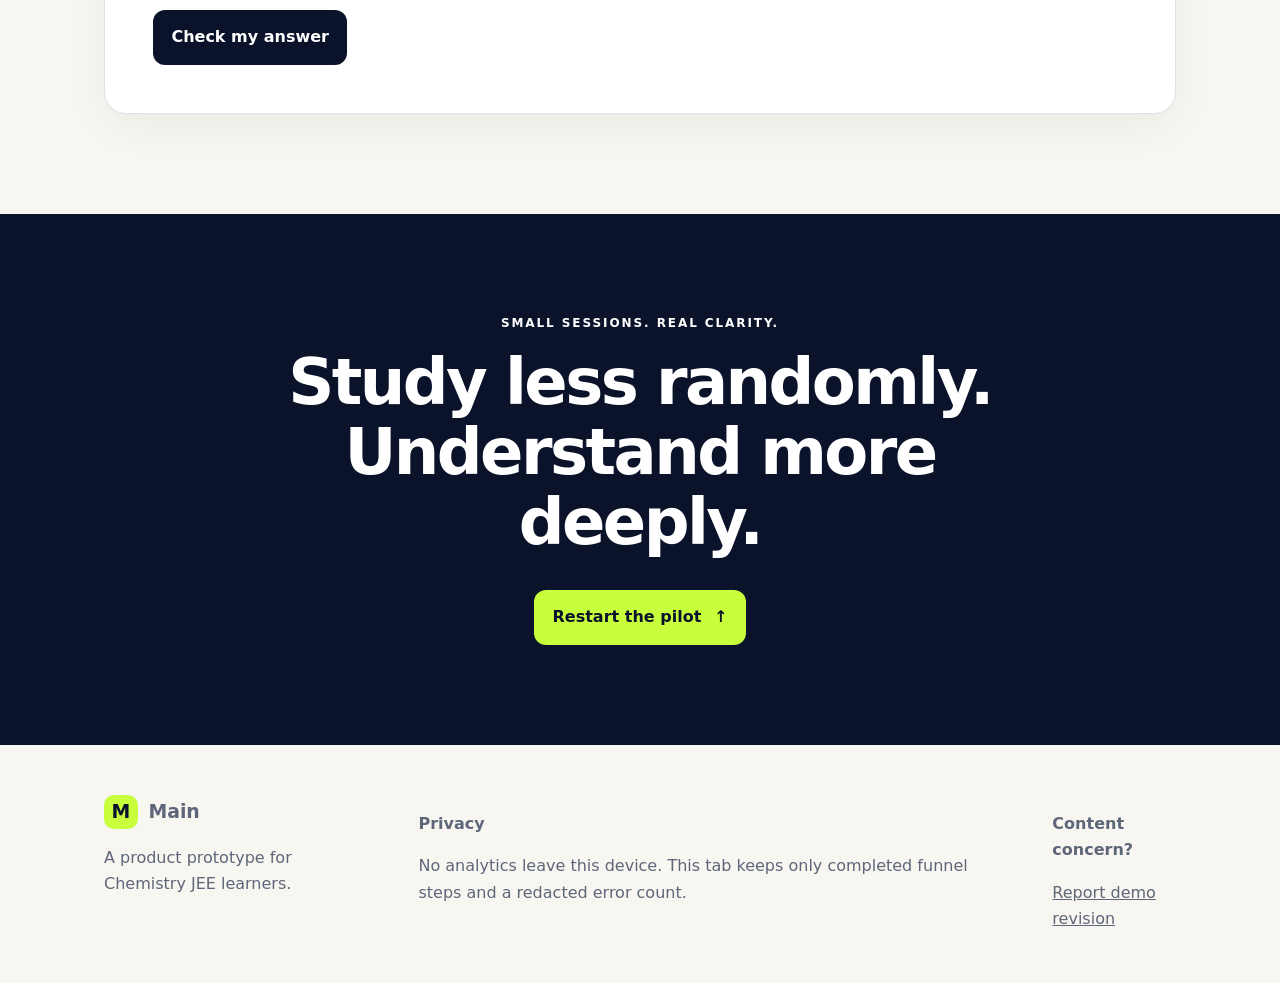
==== commit 2b7dab28: "Establish MVP release and quality controls Co-Authored-By: Paperclip <noreply@paperclip.ing>" ====
--- a/index.html
+++ b/index.html
@@ -5,9 +5,11 @@
   <meta name="viewport" content="width=device-width, initial-scale=1">
   <meta name="description" content="A mobile-first Chemistry practice loop for JEE Main learners.">
   <meta name="theme-color" content="#0b132b">
-  <meta http-equiv="Content-Security-Policy" content="default-src 'self'; style-src 'self'; script-src 'self'; img-src 'self' data:; object-src 'none'; base-uri 'none'; form-action 'self' mailto:">
+  <meta http-equiv="Content-Security-Policy" content="default-src 'self'; style-src 'self'; script-src 'self'; img-src 'self' data:; connect-src 'none'; object-src 'none'; base-uri 'none'; form-action 'self' mailto:">
   <title>Main — Chemistry, made clear</title>
   <link rel="stylesheet" href="styles.css">
+  <script src="observability-core.js" defer></script>
+  <script src="observability.js" defer></script>
   <script src="app-core.js" defer></script>
   <script src="app.js" defer></script>
 </head>
@@ -44,7 +46,7 @@
       </div>
       <article class="topic-card">
         <div><p class="card-kicker">PHYSICAL CHEMISTRY · DEMO</p><h3>Periodicity</h3><p>Explore one simplified explanation of an across-period trend, then attempt one question.</p></div>
-        <a class="button button-primary" href="#lesson">Open lesson <span aria-hidden="true">→</span></a>
+        <a class="button button-primary" href="#lesson" data-funnel-step="topic_opened">Open lesson <span aria-hidden="true">→</span></a>
       </article>
       <p id="storage-notice" class="notice" role="status" hidden>Device storage is unavailable. You can still complete the session, but progress will last only in this tab.</p>
     </section>
@@ -70,6 +72,7 @@
             <span class="atom atom-sm">Cl</span>
           </div>
           <p class="takeaway"><strong>Remember:</strong> across a period, increasing effective nuclear charge generally means decreasing atomic radius.</p>
+          <a class="button button-secondary lesson-action" href="#practice" data-funnel-step="lesson_viewed">Try the question <span aria-hidden="true">→</span></a>
         </article>
 
         <aside class="trust-card">
@@ -130,6 +133,7 @@
 
   <footer>
     <div><a class="brand brand-footer" href="#top"><span aria-hidden="true">M</span>Main</a><p>A product prototype for Chemistry JEE learners.</p></div>
+    <div><p><strong>Privacy</strong></p><p>No analytics leave this device. This tab keeps only completed funnel steps and a redacted error count.</p></div>
     <div><p><strong>Content concern?</strong></p><a href="mailto:content@example.com?subject=Main%20periodicity-lesson-demo-r1%20content%20concern">Report demo revision</a></div>
   </footer>
 </body>
